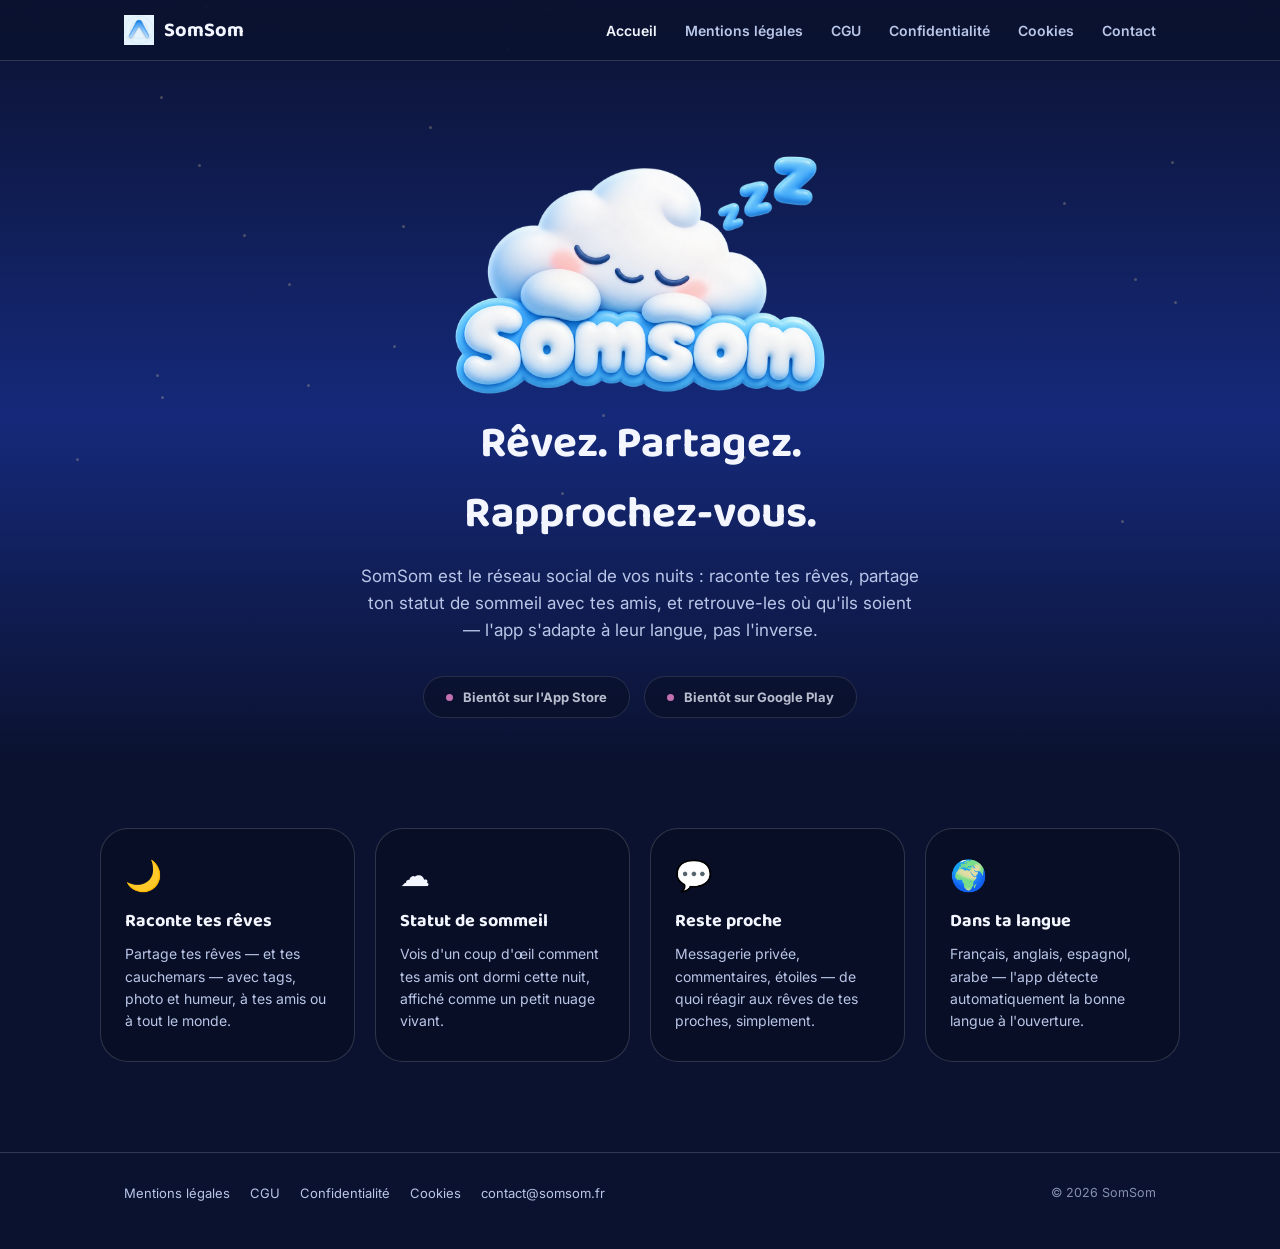
==== index.html @ aab3b2e1 "Site SomSom : accueil, CGU, confidentialité, mentions légales, cookies" ====
<!doctype html>
<html lang="fr">
<head>
<meta charset="utf-8">
<meta name="viewport" content="width=device-width, initial-scale=1, viewport-fit=cover">
<title>SomSom — Rêvez, partagez, rapprochez-vous</title>
<meta name="description" content="SomSom est une application sociale pour partager vos rêves, votre statut de sommeil et rester proche de vos amis, dans leur langue.">
<link rel="icon" href="assets/favicon.png">
<meta property="og:title" content="SomSom">
<meta property="og:description" content="Rêvez. Partagez. Rapprochez-vous.">
<meta property="og:image" content="assets/hero.png">
<meta property="og:type" content="website">
<meta name="twitter:card" content="summary_large_image">
<link rel="preconnect" href="https://fonts.googleapis.com">
<link rel="preconnect" href="https://fonts.gstatic.com" crossorigin>
<link href="https://fonts.googleapis.com/css2?family=Baloo+2:wght@600;700;800&family=Inter:wght@400;500;600;700&display=swap" rel="stylesheet">
<link rel="stylesheet" href="styles.css">
</head>
<body>

<div class="sky"></div>
<div class="stars"></div>

<header class="nav">
  <div class="nav-inner">
    <a href="index.html" class="brand"><img src="assets/icon.png" alt=""> SomSom</a>
    <nav class="links">
      <a href="index.html" class="active">Accueil</a>
      <a href="mentions-legales.html">Mentions légales</a>
      <a href="cgu.html">CGU</a>
      <a href="confidentialite.html">Confidentialité</a>
      <a href="cookies.html">Cookies</a>
      <a href="mailto:contact@somsom.fr">Contact</a>
    </nav>
    <button class="nav-toggle" aria-label="Menu">☰</button>
  </div>
</header>

<main>
  <section class="hero">
    <img class="mascot" src="assets/hero.png" alt="Mascotte SomSom, un nuage endormi">
    <h1>Rêvez. Partagez.<br>Rapprochez-vous.</h1>
    <p class="lede">
      SomSom est le réseau social de vos nuits : raconte tes rêves, partage ton
      statut de sommeil avec tes amis, et retrouve-les où qu'ils soient —
      l'app s'adapte à leur langue, pas l'inverse.
    </p>
    <div class="store-badges">
      <span class="store-badge"><span class="dot"></span> Bientôt sur l'App Store</span>
      <span class="store-badge"><span class="dot"></span> Bientôt sur Google Play</span>
    </div>
  </section>

  <section class="features">
    <div class="features-grid">
      <div class="feature-card">
        <div class="emoji">🌙</div>
        <h3>Raconte tes rêves</h3>
        <p>Partage tes rêves — et tes cauchemars — avec tags, photo et humeur, à tes amis ou à tout le monde.</p>
      </div>
      <div class="feature-card">
        <div class="emoji">☁️</div>
        <h3>Statut de sommeil</h3>
        <p>Vois d'un coup d'œil comment tes amis ont dormi cette nuit, affiché comme un petit nuage vivant.</p>
      </div>
      <div class="feature-card">
        <div class="emoji">💬</div>
        <h3>Reste proche</h3>
        <p>Messagerie privée, commentaires, étoiles — de quoi réagir aux rêves de tes proches, simplement.</p>
      </div>
      <div class="feature-card">
        <div class="emoji">🌍</div>
        <h3>Dans ta langue</h3>
        <p>Français, anglais, espagnol, arabe — l'app détecte automatiquement la bonne langue à l'ouverture.</p>
      </div>
    </div>
  </section>
</main>

<footer>
  <div class="container">
    <div class="foot-links">
      <a href="mentions-legales.html">Mentions légales</a>
      <a href="cgu.html">CGU</a>
      <a href="confidentialite.html">Confidentialité</a>
      <a href="cookies.html">Cookies</a>
      <a href="mailto:contact@somsom.fr">contact@somsom.fr</a>
    </div>
    <div class="copy">© 2026 SomSom</div>
  </div>
</footer>

<script src="main.js"></script>
</body>
</html>
---- styles.css ----
/* ===== Tokens (repris de la palette de l'app SomSom) ===== */
:root {
  --sky-top: #0B1230;
  --sky-mid: #15297A;
  --sky-horizon: #2E6BD6;
  --cloud-white: #FFFFFF;
  --text-primary: #F3F6FF;
  --text-secondary: #B9C6E8;
  --accent-pink: #FF8FD6;
  --accent-blue: #5FB0F2;
  --surface: rgba(8, 14, 32, 0.62);
  --surface-border: rgba(255, 255, 255, 0.16);
  --card-bg: #FFFFFF;
  --card-text: #1B2236;
  --card-text-dim: #5B6786;
  --card-border: #E2E8F5;
  --radius-lg: 28px;
  --radius-md: 16px;
  --radius-sm: 10px;
  --max-width: 1080px;
  --font-display: "Baloo 2", "Fredoka", system-ui, sans-serif;
  --font-body: "Inter", system-ui, -apple-system, "Segoe UI", sans-serif;
}

* { box-sizing: border-box; }
html { scroll-behavior: smooth; }

body {
  margin: 0;
  font-family: var(--font-body);
  color: var(--text-primary);
  background: var(--sky-top);
  overflow-x: hidden;
}

img { max-width: 100%; display: block; }
a { color: inherit; }

.container {
  max-width: var(--max-width);
  margin: 0 auto;
  padding: 0 24px;
}

/* ===== Ciel animé de fond ===== */
/* Dégradé confiné à la zone du hero (pas `fixed` plein écran) : au-delà de
   la hauteur de la fenêtre au chargement, un fond fixe laisse apparaître un
   raccord net avec le `background` plat du body plus bas dans la page. Le
   dégradé revient volontairement à --sky-top en bas, pour se fondre dans le
   corps de page sans transition visible. */
.sky {
  position: absolute;
  top: 0;
  left: 0;
  right: 0;
  height: 760px;
  z-index: -2;
  background: linear-gradient(180deg, var(--sky-top) 0%, var(--sky-mid) 55%, var(--sky-top) 100%);
  pointer-events: none;
}
.stars {
  position: absolute;
  top: 0;
  left: 0;
  right: 0;
  height: 760px;
  z-index: -1;
  pointer-events: none;
}
.star {
  position: absolute;
  width: 3px;
  height: 3px;
  background: #FFE9A8;
  border-radius: 50%;
  opacity: 0.25;
  animation: twinkle 3.2s ease-in-out infinite;
}
@keyframes twinkle {
  0%, 100% { opacity: 0.15; transform: scale(0.8); }
  50% { opacity: 0.9; transform: scale(1.15); }
}
.drift-cloud {
  position: absolute;
  opacity: 0.9;
  animation: drift 26s ease-in-out infinite;
  filter: drop-shadow(0 8px 20px rgba(0,0,0,0.25));
}
@keyframes drift {
  0%, 100% { transform: translateX(0) translateY(0); }
  50% { transform: translateX(22px) translateY(-14px); }
}

/* ===== Nav ===== */
header.nav {
  position: sticky;
  top: 0;
  z-index: 20;
  backdrop-filter: blur(14px);
  background: rgba(11, 18, 48, 0.72);
  border-bottom: 1px solid var(--surface-border);
}
.nav-inner {
  max-width: var(--max-width);
  margin: 0 auto;
  padding: 14px 24px;
  display: flex;
  align-items: center;
  justify-content: space-between;
}
.brand {
  display: flex;
  align-items: center;
  gap: 10px;
  font-family: var(--font-display);
  font-weight: 700;
  font-size: 20px;
  text-decoration: none;
  color: var(--text-primary);
}
.brand img { width: 30px; height: 30px; }
nav.links {
  display: flex;
  gap: 28px;
}
nav.links a {
  text-decoration: none;
  color: var(--text-secondary);
  font-size: 14px;
  font-weight: 600;
  transition: color 0.15s;
}
nav.links a:hover, nav.links a.active { color: var(--text-primary); }
.nav-toggle {
  display: none;
  background: none;
  border: none;
  color: var(--text-primary);
  font-size: 22px;
  cursor: pointer;
}
@media (max-width: 720px) {
  nav.links {
    position: fixed;
    top: 60px;
    left: 0;
    right: 0;
    background: var(--sky-top);
    border-bottom: 1px solid var(--surface-border);
    flex-direction: column;
    padding: 18px 24px 24px;
    gap: 16px;
    display: none;
  }
  nav.links.open { display: flex; }
  .nav-toggle { display: block; }
}

/* ===== Hero ===== */
.hero {
  padding: 90px 24px 60px;
  text-align: center;
  position: relative;
}
.hero img.mascot {
  width: min(380px, 80vw);
  margin: 0 auto 8px;
  animation: float 5s ease-in-out infinite;
}
@keyframes float {
  0%, 100% { transform: translateY(0); }
  50% { transform: translateY(-12px); }
}
.hero h1 {
  font-family: var(--font-display);
  font-size: clamp(28px, 5vw, 44px);
  margin: 10px 0 14px;
  text-wrap: balance;
}
.hero p.lede {
  color: var(--text-secondary);
  font-size: 17px;
  max-width: 560px;
  margin: 0 auto 32px;
  line-height: 1.6;
}
.store-badges {
  display: flex;
  gap: 14px;
  justify-content: center;
  flex-wrap: wrap;
}
.store-badge {
  display: inline-flex;
  align-items: center;
  gap: 10px;
  background: var(--surface);
  border: 1px solid var(--surface-border);
  border-radius: 999px;
  padding: 12px 22px;
  font-size: 13px;
  font-weight: 700;
  color: var(--text-primary);
  opacity: 0.75;
}
.store-badge .dot {
  width: 7px; height: 7px; border-radius: 50%;
  background: var(--accent-pink);
}

/* ===== Features ===== */
.features {
  padding: 50px 24px 90px;
}
.features-grid {
  display: grid;
  grid-template-columns: repeat(auto-fit, minmax(220px, 1fr));
  gap: 20px;
  max-width: var(--max-width);
  margin: 0 auto;
}
.feature-card {
  background: var(--surface);
  border: 1px solid var(--surface-border);
  border-radius: var(--radius-lg);
  padding: 28px 24px;
  /* Visible par défaut (pas de JS, JS cassé, capture automatisée qui ne
     déclenche jamais de scroll réel) : l'animation d'entrée est un bonus
     ajouté par `.js`, jamais une condition pour que le contenu existe. */
  opacity: 1;
  transform: none;
}
.js .feature-card {
  opacity: 0;
  transform: translateY(16px);
  transition: opacity 0.6s ease, transform 0.6s ease;
}
.js .feature-card.visible { opacity: 1; transform: translateY(0); }
.feature-card .emoji { font-size: 30px; margin-bottom: 14px; }
.feature-card h3 {
  font-family: var(--font-display);
  font-size: 18px;
  margin: 0 0 8px;
}
.feature-card p {
  color: var(--text-secondary);
  font-size: 14px;
  line-height: 1.6;
  margin: 0;
}

/* ===== Section générique (pages légales) ===== */
.legal-page main {
  max-width: 760px;
  margin: 0 auto;
  padding: 56px 24px 100px;
}
.legal-page .doc-card {
  background: var(--card-bg);
  color: var(--card-text);
  border-radius: var(--radius-lg);
  padding: 40px clamp(20px, 5vw, 48px);
}
.legal-page h1 {
  font-family: var(--font-display);
  font-size: 30px;
  margin: 0 0 6px;
}
.legal-page .updated {
  color: var(--card-text-dim);
  font-size: 13px;
  margin-bottom: 36px;
}
.legal-page h2 {
  font-size: 17px;
  font-weight: 700;
  margin: 32px 0 10px;
  padding-top: 18px;
  border-top: 1px solid var(--card-border);
}
.legal-page h2:first-of-type { border-top: none; padding-top: 0; }
.legal-page p, .legal-page li {
  font-size: 15px;
  line-height: 1.65;
  max-width: 65ch;
}
.legal-page ul { padding-left: 22px; }
.legal-page table { border-collapse: collapse; width: 100%; margin: 4px 0 20px; font-size: 13.5px; }
.legal-page th, .legal-page td { text-align: left; padding: 9px 12px; border-bottom: 1px solid var(--card-border); vertical-align: top; }
.legal-page th { color: var(--card-text-dim); font-weight: 700; font-size: 11.5px; text-transform: uppercase; letter-spacing: 0.4px; }
.legal-page a.inline { color: var(--sky-horizon); text-decoration: underline; }
.legal-page .contact-box {
  margin-top: 40px;
  padding: 18px 20px;
  background: #E8F0FE;
  border-radius: 14px;
  font-size: 14px;
}
.legal-page .contact-box a { color: var(--sky-horizon); font-weight: 700; text-decoration: none; }
.legal-page .notice {
  background: #FFF4E5;
  border: 1px solid #F3D9A8;
  border-radius: 12px;
  padding: 14px 18px;
  font-size: 13.5px;
  color: #6B4E16;
  margin-bottom: 28px;
}

/* ===== Footer ===== */
footer {
  border-top: 1px solid var(--surface-border);
  padding: 32px 24px 48px;
  text-align: center;
}
footer .container {
  display: flex;
  flex-wrap: wrap;
  gap: 18px;
  justify-content: space-between;
  align-items: center;
}
footer .foot-links {
  display: flex;
  gap: 20px;
  flex-wrap: wrap;
}
footer a {
  color: var(--text-secondary);
  text-decoration: none;
  font-size: 13px;
}
footer a:hover { color: var(--text-primary); }
footer .copy {
  color: var(--text-secondary);
  font-size: 12.5px;
  opacity: 0.7;
}

@media (prefers-reduced-motion: reduce) {
  .star, .drift-cloud, .hero img.mascot, .feature-card { animation: none !important; transition: none !important; }
}
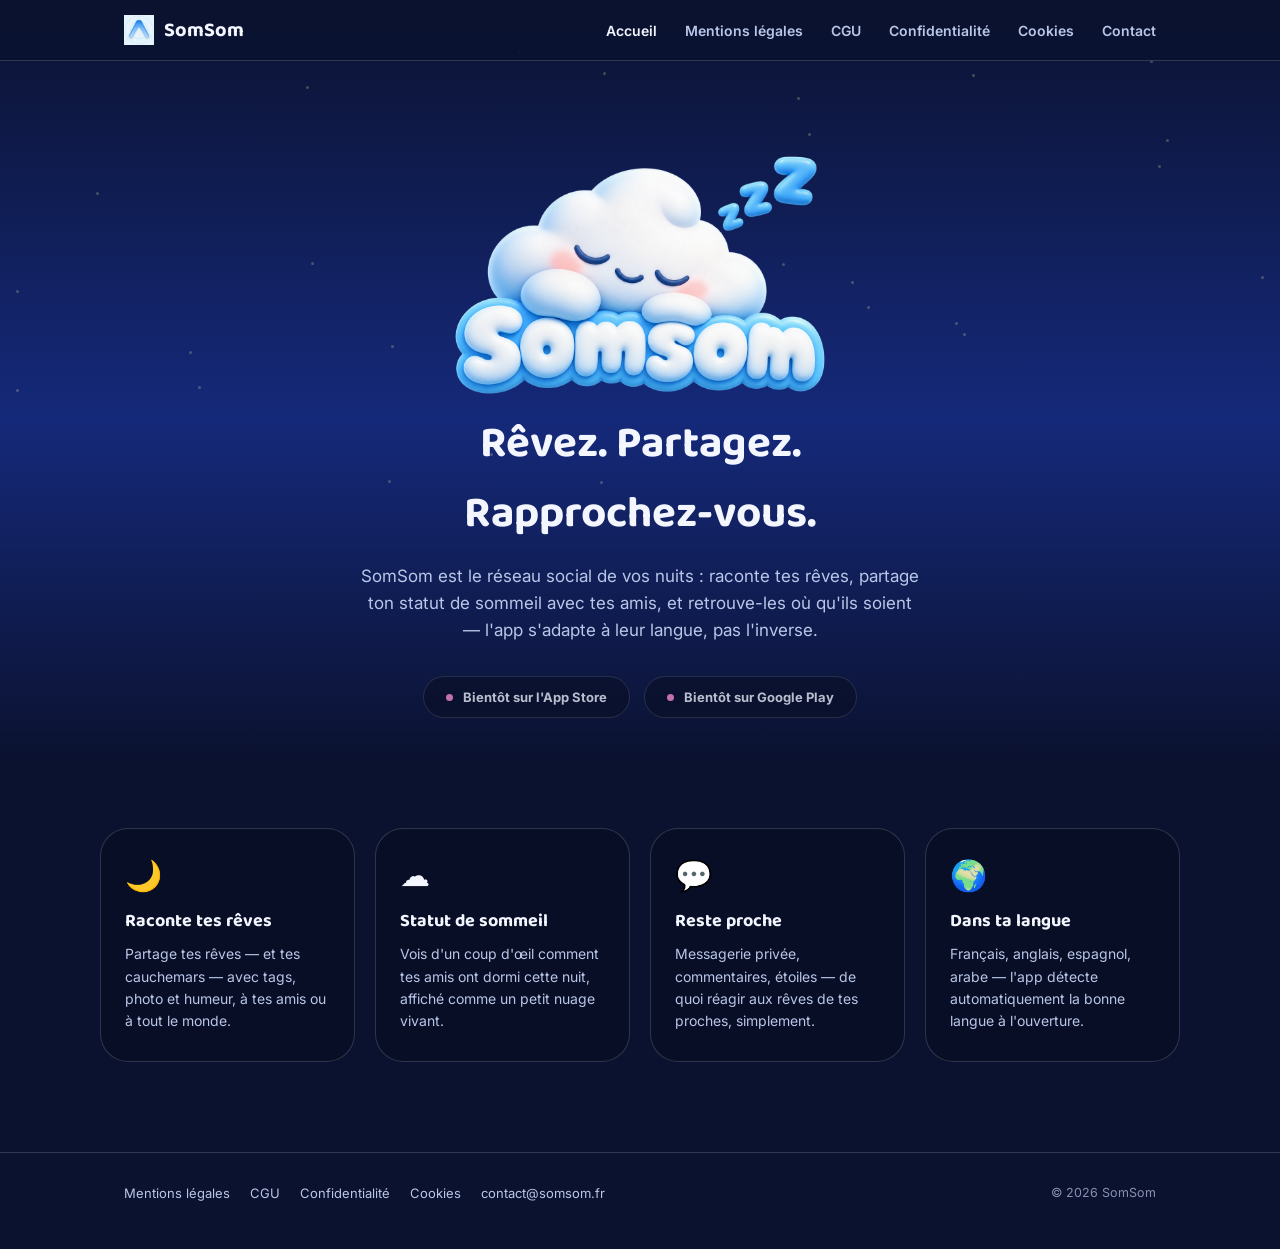
==== commit f544abb7: "SEO: canonical, Open Graph, robots.txt, sitemap.xml" ====
--- a/index.html
+++ b/index.html
@@ -6,9 +6,11 @@
 <title>SomSom — Rêvez, partagez, rapprochez-vous</title>
 <meta name="description" content="SomSom est une application sociale pour partager vos rêves, votre statut de sommeil et rester proche de vos amis, dans leur langue.">
 <link rel="icon" href="assets/favicon.png">
+<link rel="canonical" href="https://dataeasy01.github.io/somsom-site/">
 <meta property="og:title" content="SomSom">
 <meta property="og:description" content="Rêvez. Partagez. Rapprochez-vous.">
-<meta property="og:image" content="assets/hero.png">
+<meta property="og:image" content="https://dataeasy01.github.io/somsom-site/assets/hero.png">
+<meta property="og:url" content="https://dataeasy01.github.io/somsom-site/">
 <meta property="og:type" content="website">
 <meta name="twitter:card" content="summary_large_image">
 <link rel="preconnect" href="https://fonts.googleapis.com">
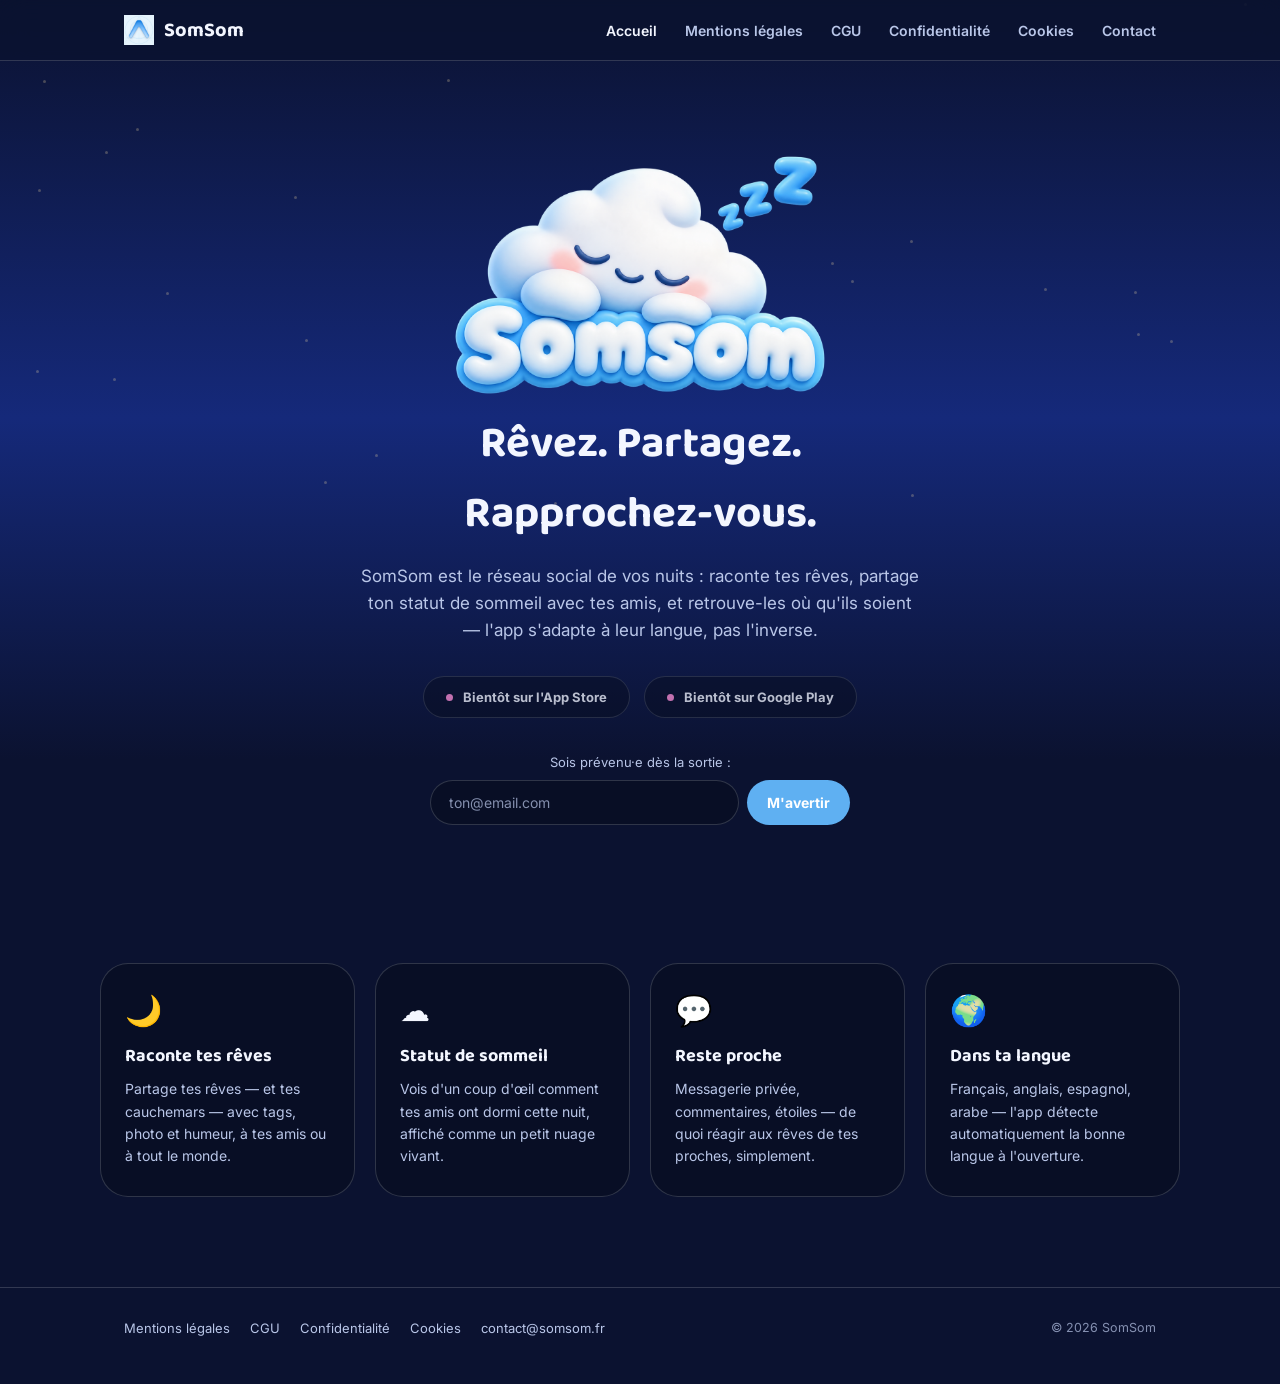
==== commit 88284111: "Checklist lancement : 404, favicons complets, Open Graph partout, CTA sticky mobile, liste d'attente" ====
--- a/index.html
+++ b/index.html
@@ -5,7 +5,11 @@
 <meta name="viewport" content="width=device-width, initial-scale=1, viewport-fit=cover">
 <title>SomSom — Rêvez, partagez, rapprochez-vous</title>
 <meta name="description" content="SomSom est une application sociale pour partager vos rêves, votre statut de sommeil et rester proche de vos amis, dans leur langue.">
-<link rel="icon" href="assets/favicon.png">
+<link rel="icon" type="image/png" sizes="32x32" href="assets/favicon-32x32.png">
+<link rel="icon" type="image/png" sizes="16x16" href="assets/favicon-16x16.png">
+<link rel="apple-touch-icon" sizes="180x180" href="assets/apple-touch-icon.png">
+<link rel="manifest" href="site.webmanifest">
+<meta name="theme-color" content="#0B1230">
 <link rel="canonical" href="https://dataeasy01.github.io/somsom-site/">
 <meta property="og:title" content="SomSom">
 <meta property="og:description" content="Rêvez. Partagez. Rapprochez-vous.">
@@ -51,6 +55,15 @@
       <span class="store-badge"><span class="dot"></span> Bientôt sur l'App Store</span>
       <span class="store-badge"><span class="dot"></span> Bientôt sur Google Play</span>
     </div>
+
+    <form id="waitlist-form" class="waitlist" action="merci.html" novalidate>
+      <p class="waitlist-label">Sois prévenu·e dès la sortie :</p>
+      <div class="waitlist-row">
+        <input type="email" name="email" id="waitlist-email" placeholder="ton@email.com" required autocomplete="email">
+        <button type="submit" id="waitlist-submit">M'avertir</button>
+      </div>
+      <p class="waitlist-msg" id="waitlist-msg" role="status" aria-live="polite"></p>
+    </form>
   </section>
 
   <section class="features">
@@ -92,6 +105,11 @@
   </div>
 </footer>
 
+<div class="sticky-cta" id="sticky-cta">
+  <a href="#waitlist-form">Prévenez-moi au lancement →</a>
+</div>
+
 <script src="main.js"></script>
+<script src="waitlist.js"></script>
 </body>
 </html>
--- a/styles.css
+++ b/styles.css
@@ -208,6 +208,88 @@
   background: var(--accent-pink);
 }
 
+/* ===== Liste d'attente ===== */
+.waitlist {
+  margin: 36px auto 0;
+  max-width: 420px;
+}
+.waitlist-label {
+  color: var(--text-secondary);
+  font-size: 13px;
+  margin: 0 0 10px;
+}
+.waitlist-row {
+  display: flex;
+  gap: 8px;
+}
+.waitlist-row input {
+  flex: 1;
+  min-width: 0;
+  background: var(--surface);
+  border: 1px solid var(--surface-border);
+  border-radius: 999px;
+  padding: 13px 18px;
+  color: var(--text-primary);
+  font-size: 14px;
+  font-family: var(--font-body);
+}
+.waitlist-row input::placeholder { color: var(--text-secondary); opacity: 0.7; }
+.waitlist-row input:focus { outline: 2px solid var(--accent-blue); outline-offset: 1px; }
+.waitlist-row button {
+  background: var(--accent-blue);
+  color: #fff;
+  border: none;
+  border-radius: 999px;
+  padding: 0 20px;
+  font-weight: 700;
+  font-size: 14px;
+  font-family: var(--font-body);
+  cursor: pointer;
+  white-space: nowrap;
+}
+.waitlist-row button:disabled { opacity: 0.6; cursor: default; }
+.waitlist-msg {
+  min-height: 18px;
+  font-size: 12.5px;
+  margin: 10px 0 0;
+  color: var(--text-secondary);
+}
+.waitlist-msg.error { color: #FFB4B4; }
+.waitlist-msg.success { color: #9FE8B0; }
+@media (max-width: 420px) {
+  .waitlist-row { flex-direction: column; }
+}
+
+/* ===== CTA sticky mobile ===== */
+.sticky-cta {
+  display: none;
+}
+@media (max-width: 720px) {
+  .sticky-cta {
+    display: block;
+    position: fixed;
+    left: 16px;
+    right: 16px;
+    bottom: calc(16px + env(safe-area-inset-bottom, 0px));
+    z-index: 30;
+    background: var(--accent-blue);
+    border-radius: 999px;
+    box-shadow: 0 10px 30px rgba(0,0,0,0.35);
+    text-align: center;
+    transform: translateY(120%);
+    transition: transform 0.3s ease;
+  }
+  .sticky-cta.visible { transform: translateY(0); }
+  .sticky-cta a {
+    display: block;
+    padding: 14px 18px;
+    color: #fff;
+    font-weight: 700;
+    font-size: 14px;
+    text-decoration: none;
+  }
+}
+
 /* ===== Features ===== */
 .features {
   padding: 50px 24px 90px;
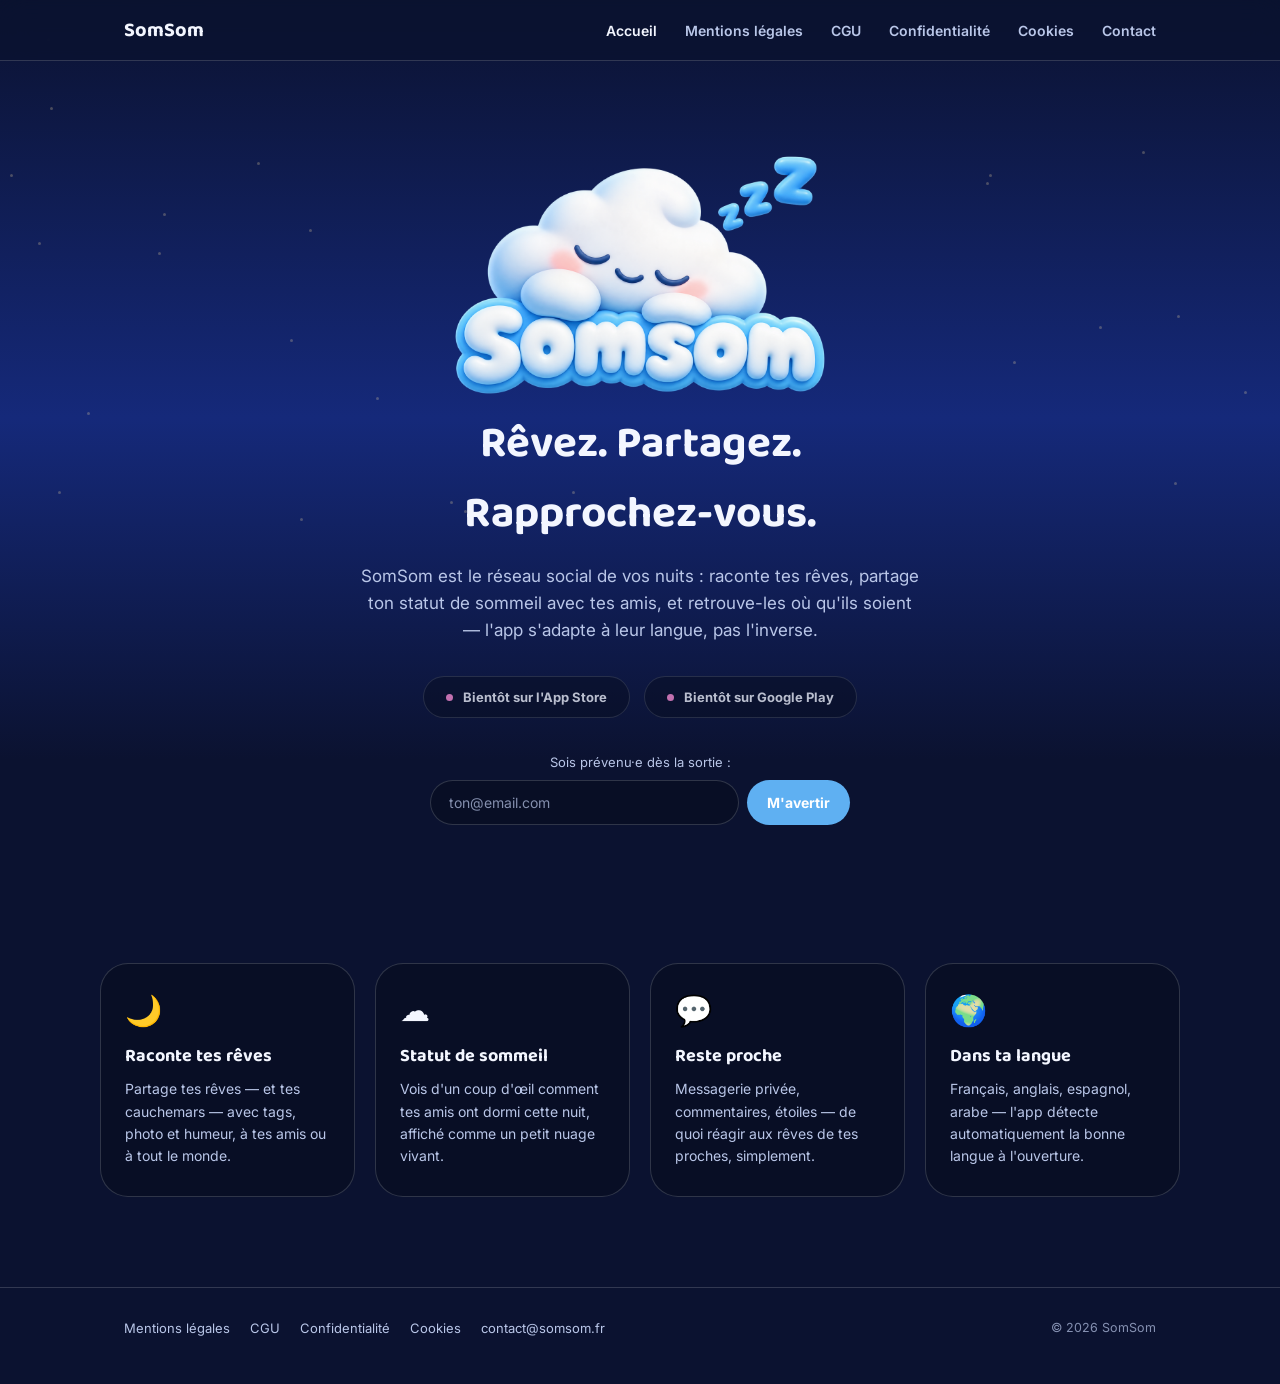
==== commit 7cb905a6: "Remplace l'icône placeholder par le vrai logo SomSom Favicons/apple-touch-icon/manifest régénérés de" ====
--- a/index.html
+++ b/index.html
@@ -29,7 +29,7 @@
 
 <header class="nav">
   <div class="nav-inner">
-    <a href="index.html" class="brand"><img src="assets/icon.png" alt=""> SomSom</a>
+    <a href="index.html" class="brand">SomSom</a>
     <nav class="links">
       <a href="index.html" class="active">Accueil</a>
       <a href="mentions-legales.html">Mentions légales</a>
--- a/styles.css
+++ b/styles.css
@@ -118,7 +118,6 @@
   text-decoration: none;
   color: var(--text-primary);
 }
-.brand img { width: 30px; height: 30px; }
 nav.links {
   display: flex;
   gap: 28px;
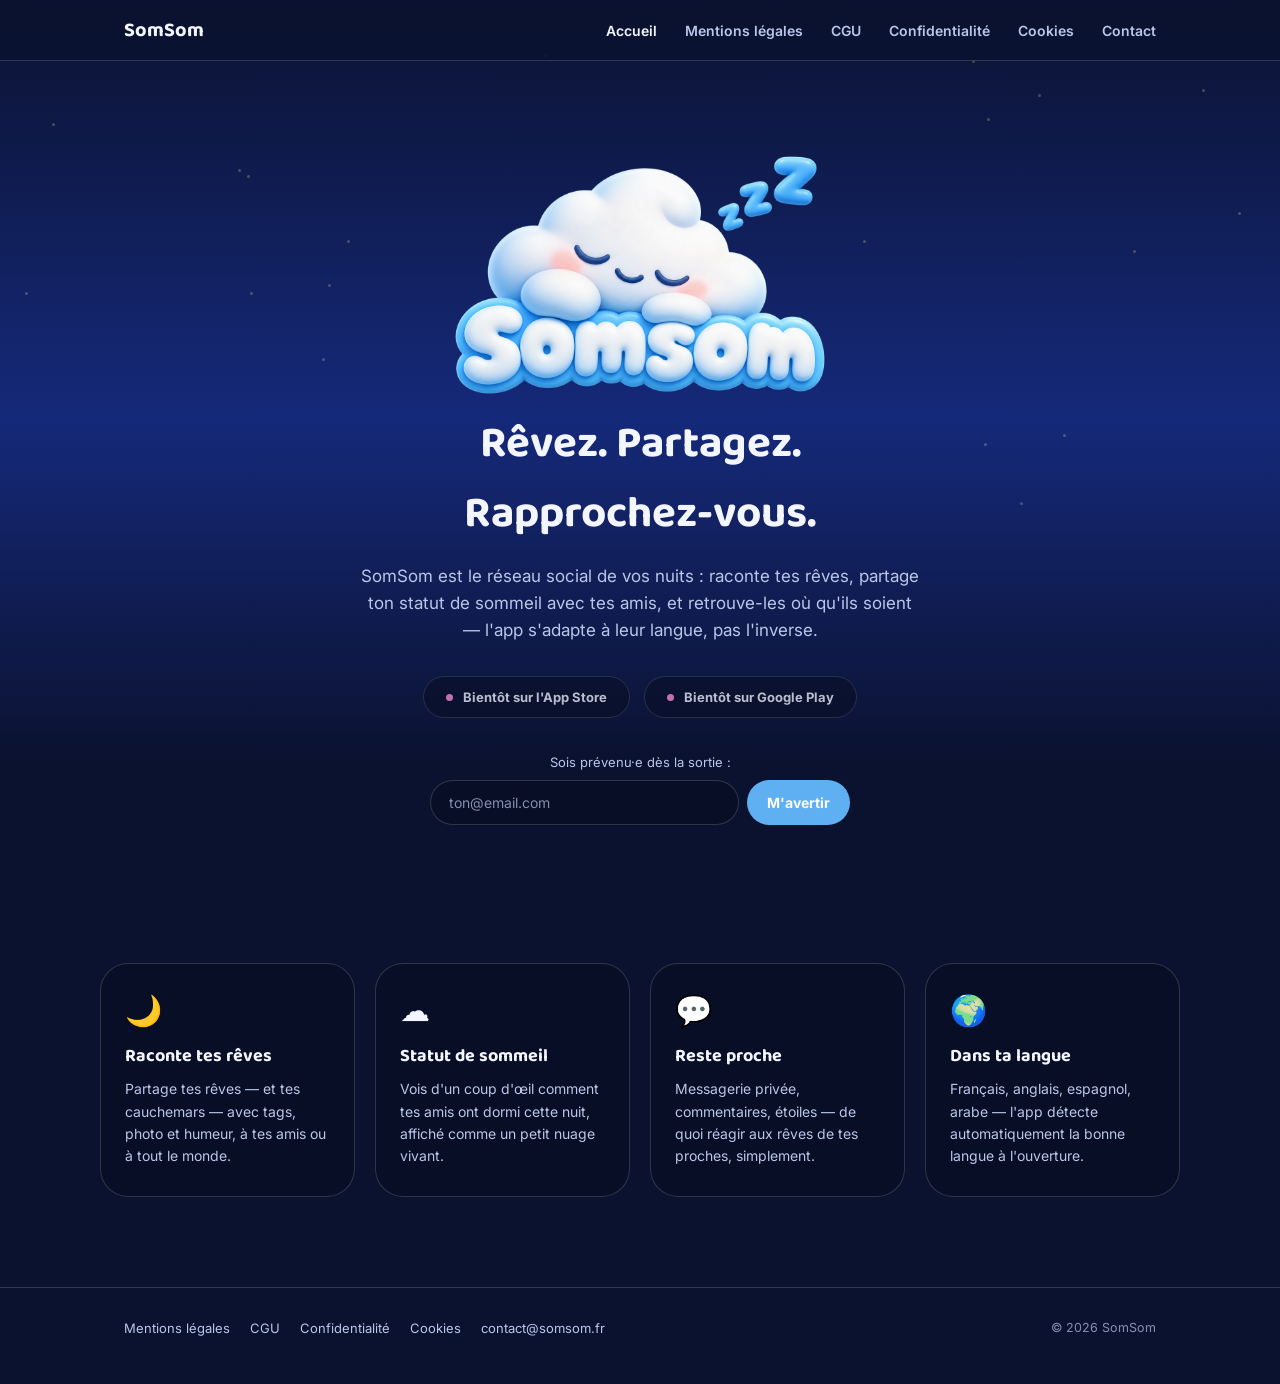
==== commit 5e69b956: "Domaine somsom.fr : liens canoniques, Open Graph et sitemap Co-Authored-By: Claude Opus 5.5 <noreply" ====
--- a/index.html
+++ b/index.html
@@ -10,11 +10,11 @@
 <link rel="apple-touch-icon" sizes="180x180" href="assets/apple-touch-icon.png">
 <link rel="manifest" href="site.webmanifest">
 <meta name="theme-color" content="#0B1230">
-<link rel="canonical" href="https://dataeasy01.github.io/somsom-site/">
+<link rel="canonical" href="https://somsom.fr/">
 <meta property="og:title" content="SomSom">
 <meta property="og:description" content="Rêvez. Partagez. Rapprochez-vous.">
-<meta property="og:image" content="https://dataeasy01.github.io/somsom-site/assets/hero.png">
-<meta property="og:url" content="https://dataeasy01.github.io/somsom-site/">
+<meta property="og:image" content="https://somsom.fr/assets/hero.png">
+<meta property="og:url" content="https://somsom.fr/">
 <meta property="og:type" content="website">
 <meta name="twitter:card" content="summary_large_image">
 <link rel="preconnect" href="https://fonts.googleapis.com">
